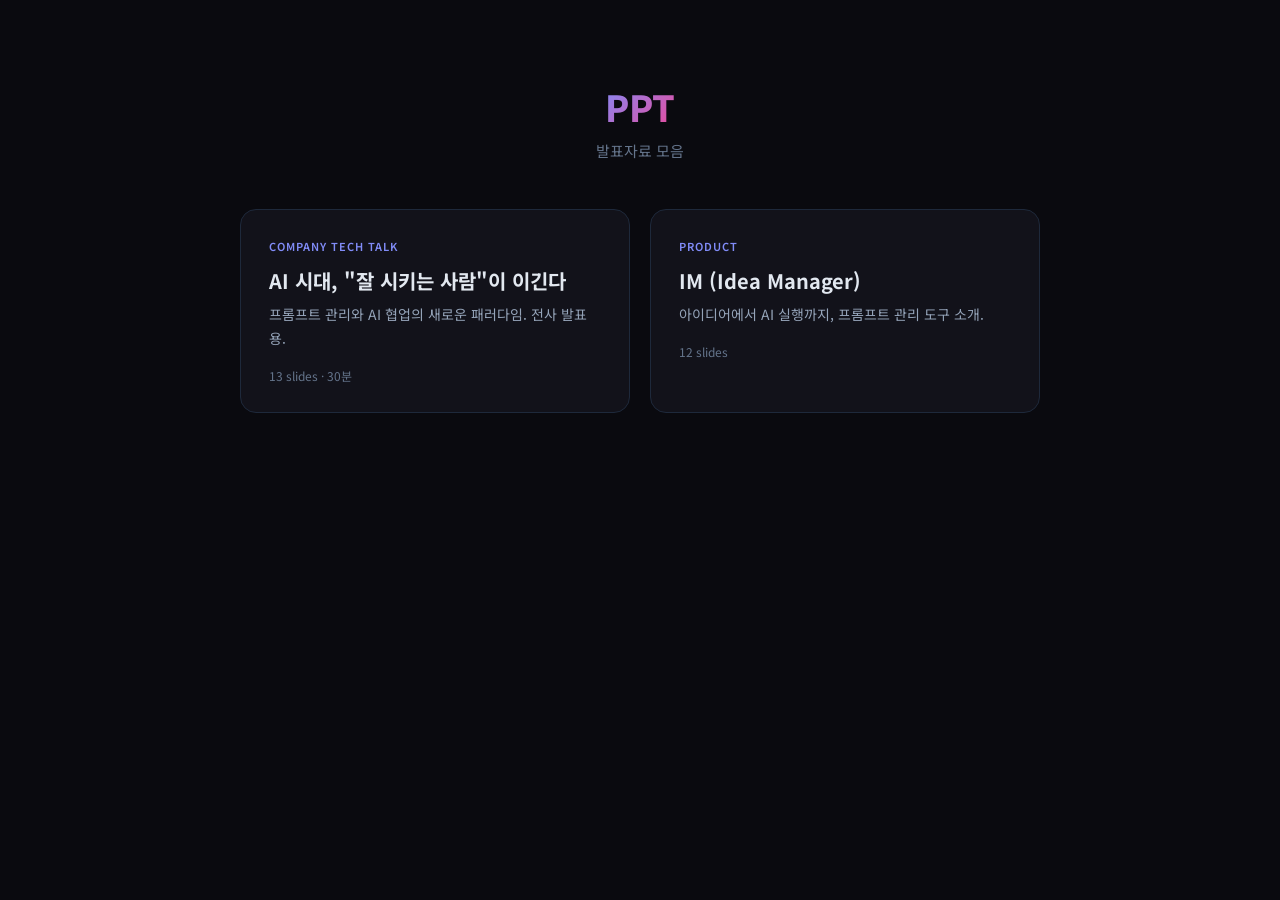
==== index.html @ 926d80d4 "feat: PPT 프로젝트 초기 세팅 - 전사 발표자료 + 스크립트 에디터" ====
<!DOCTYPE html>
<html lang="ko">
<head>
<meta charset="UTF-8">
<meta name="viewport" content="width=device-width, initial-scale=1.0">
<title>PPT</title>
<link href="https://fonts.googleapis.com/css2?family=Inter:wght@400;500;600;700;800&family=Noto+Sans+KR:wght@400;500;600;700;800&display=swap" rel="stylesheet">
<style>
  :root {
    --bg: #0a0a0f;
    --card: #12121a;
    --card-hover: #1a1a2e;
    --accent: #6366f1;
    --accent-light: #818cf8;
    --text: #e2e8f0;
    --dim: #94a3b8;
    --muted: #64748b;
    --border: #1e293b;
  }
  * { margin: 0; padding: 0; box-sizing: border-box; }
  body {
    font-family: 'Noto Sans KR', 'Inter', sans-serif;
    background: var(--bg);
    color: var(--text);
    min-height: 100vh;
    display: flex;
    flex-direction: column;
    align-items: center;
    padding: 80px 24px;
  }
  h1 {
    font-size: 36px;
    font-weight: 800;
    margin-bottom: 8px;
    background: linear-gradient(135deg, var(--accent-light), #ec4899);
    -webkit-background-clip: text;
    -webkit-text-fill-color: transparent;
    background-clip: text;
  }
  .subtitle {
    color: var(--muted);
    font-size: 15px;
    margin-bottom: 48px;
  }
  .grid {
    display: grid;
    grid-template-columns: repeat(auto-fill, minmax(340px, 1fr));
    gap: 20px;
    width: 100%;
    max-width: 800px;
  }
  .card {
    background: var(--card);
    border: 1px solid var(--border);
    border-radius: 16px;
    padding: 28px;
    text-decoration: none;
    color: var(--text);
    transition: all 0.3s;
    cursor: pointer;
  }
  .card:hover {
    background: var(--card-hover);
    border-color: var(--accent);
    transform: translateY(-2px);
    box-shadow: 0 8px 32px rgba(99,102,241,0.15);
  }
  .card-tag {
    font-size: 11px;
    font-weight: 600;
    text-transform: uppercase;
    letter-spacing: 1px;
    color: var(--accent-light);
    margin-bottom: 12px;
  }
  .card-title {
    font-size: 20px;
    font-weight: 700;
    margin-bottom: 8px;
  }
  .card-desc {
    font-size: 14px;
    color: var(--dim);
    line-height: 1.7;
  }
  .card-meta {
    margin-top: 16px;
    font-size: 12px;
    color: var(--muted);
  }
</style>
</head>
<body>
  <h1>PPT</h1>
  <div class="subtitle">발표자료 모음</div>
  <div class="grid">
    <a class="card" href="./ai-prompt-management/index.html">
      <div class="card-tag">Company Tech Talk</div>
      <div class="card-title">AI 시대, "잘 시키는 사람"이 이긴다</div>
      <div class="card-desc">프롬프트 관리와 AI 협업의 새로운 패러다임. 전사 발표용.</div>
      <div class="card-meta">13 slides &middot; 30분</div>
    </a>
    <a class="card" href="./idea-manager/index.html">
      <div class="card-tag">Product</div>
      <div class="card-title">IM (Idea Manager)</div>
      <div class="card-desc">아이디어에서 AI 실행까지, 프롬프트 관리 도구 소개.</div>
      <div class="card-meta">12 slides</div>
    </a>
  </div>
</body>
</html>
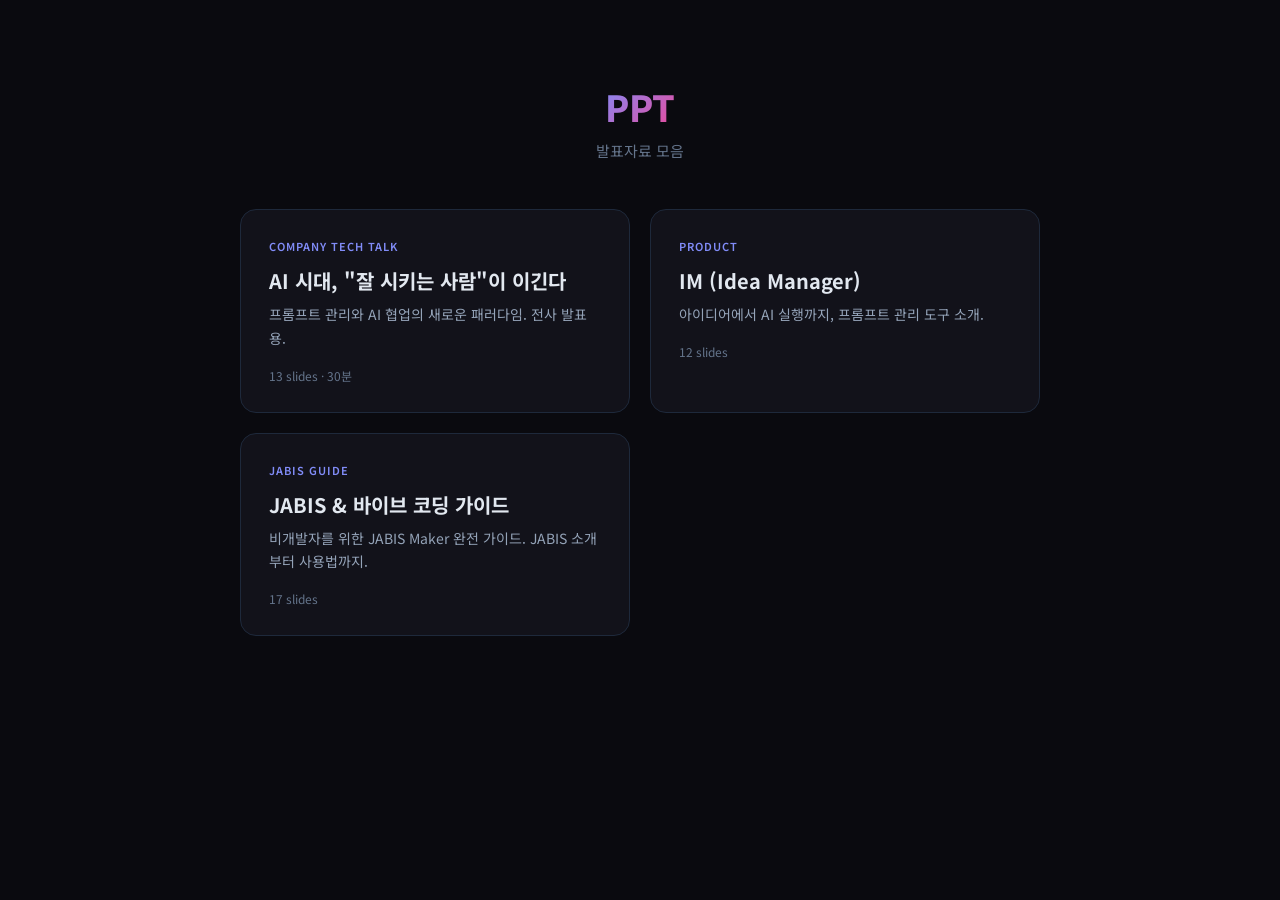
==== commit aebadf39: "feat: JABIS & 바이브 코딩 가이드 PPT 추가 (17 slides) JABIS 소개, 바이브 코딩 한계, JABIS Maker 사용법, jabis-docs, MakeBi" ====
--- a/index.html
+++ b/index.html
@@ -106,6 +106,12 @@
       <div class="card-desc">아이디어에서 AI 실행까지, 프롬프트 관리 도구 소개.</div>
       <div class="card-meta">12 slides</div>
     </a>
+    <a class="card" href="./jabis-guide/index.html">
+      <div class="card-tag">JABIS Guide</div>
+      <div class="card-title">JABIS & 바이브 코딩 가이드</div>
+      <div class="card-desc">비개발자를 위한 JABIS Maker 완전 가이드. JABIS 소개부터 사용법까지.</div>
+      <div class="card-meta">17 slides</div>
+    </a>
   </div>
 </body>
 </html>
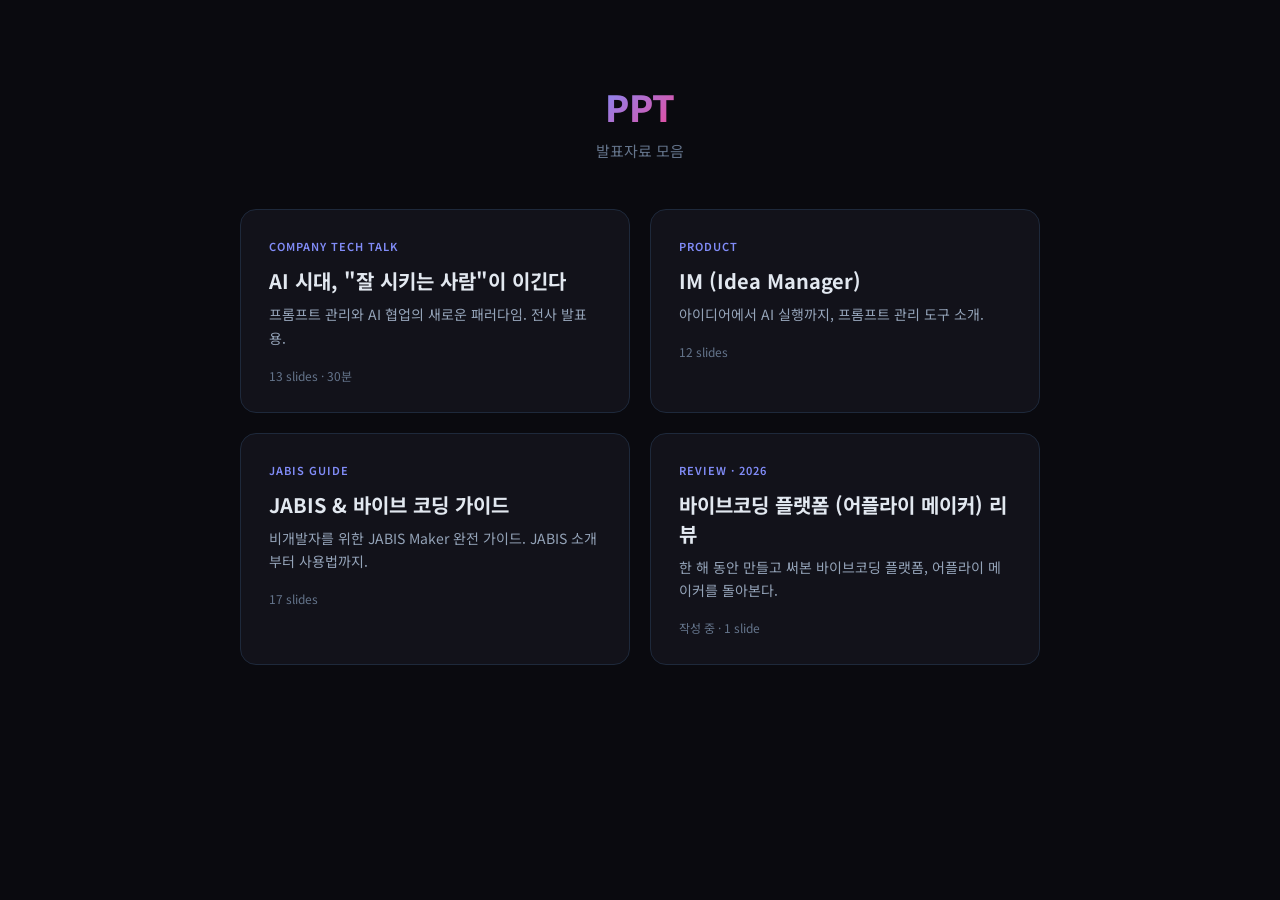
==== commit ddfc3852: "feat: 어플라이 메이커 리뷰 발표 추가 (슬라이드 1-6) - 표지: 바이브 코딩 무드 (그라데이션 메쉬 + 타이핑 루프) - 슬라이드 2: 플랫폼 개요 (사람 일러스트 → 플" ====
--- a/index.html
+++ b/index.html
@@ -112,6 +112,12 @@
       <div class="card-desc">비개발자를 위한 JABIS Maker 완전 가이드. JABIS 소개부터 사용법까지.</div>
       <div class="card-meta">17 slides</div>
     </a>
+    <a class="card" href="./apply-maker-review/index.html">
+      <div class="card-tag">Review · 2026</div>
+      <div class="card-title">바이브코딩 플랫폼 (어플라이 메이커) 리뷰</div>
+      <div class="card-desc">한 해 동안 만들고 써본 바이브코딩 플랫폼, 어플라이 메이커를 돌아본다.</div>
+      <div class="card-meta">작성 중 · 1 slide</div>
+    </a>
   </div>
 </body>
 </html>
